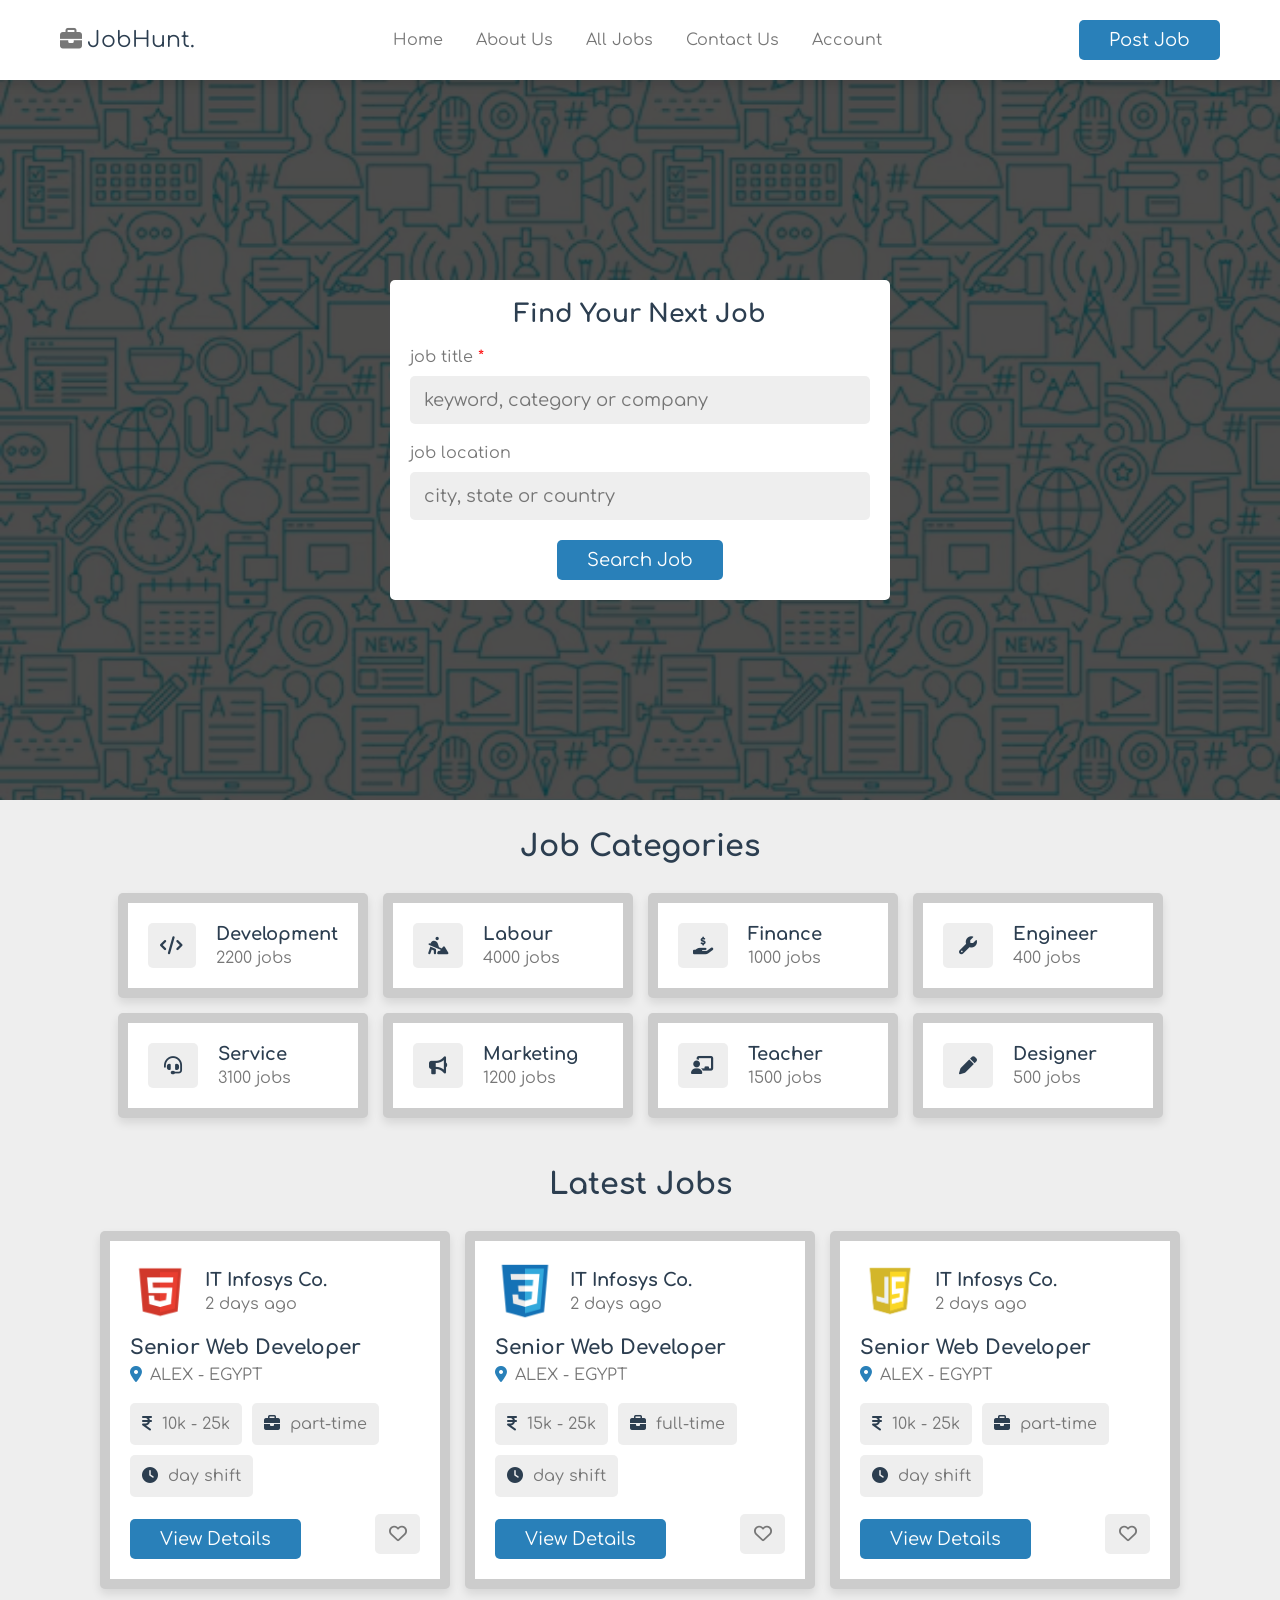
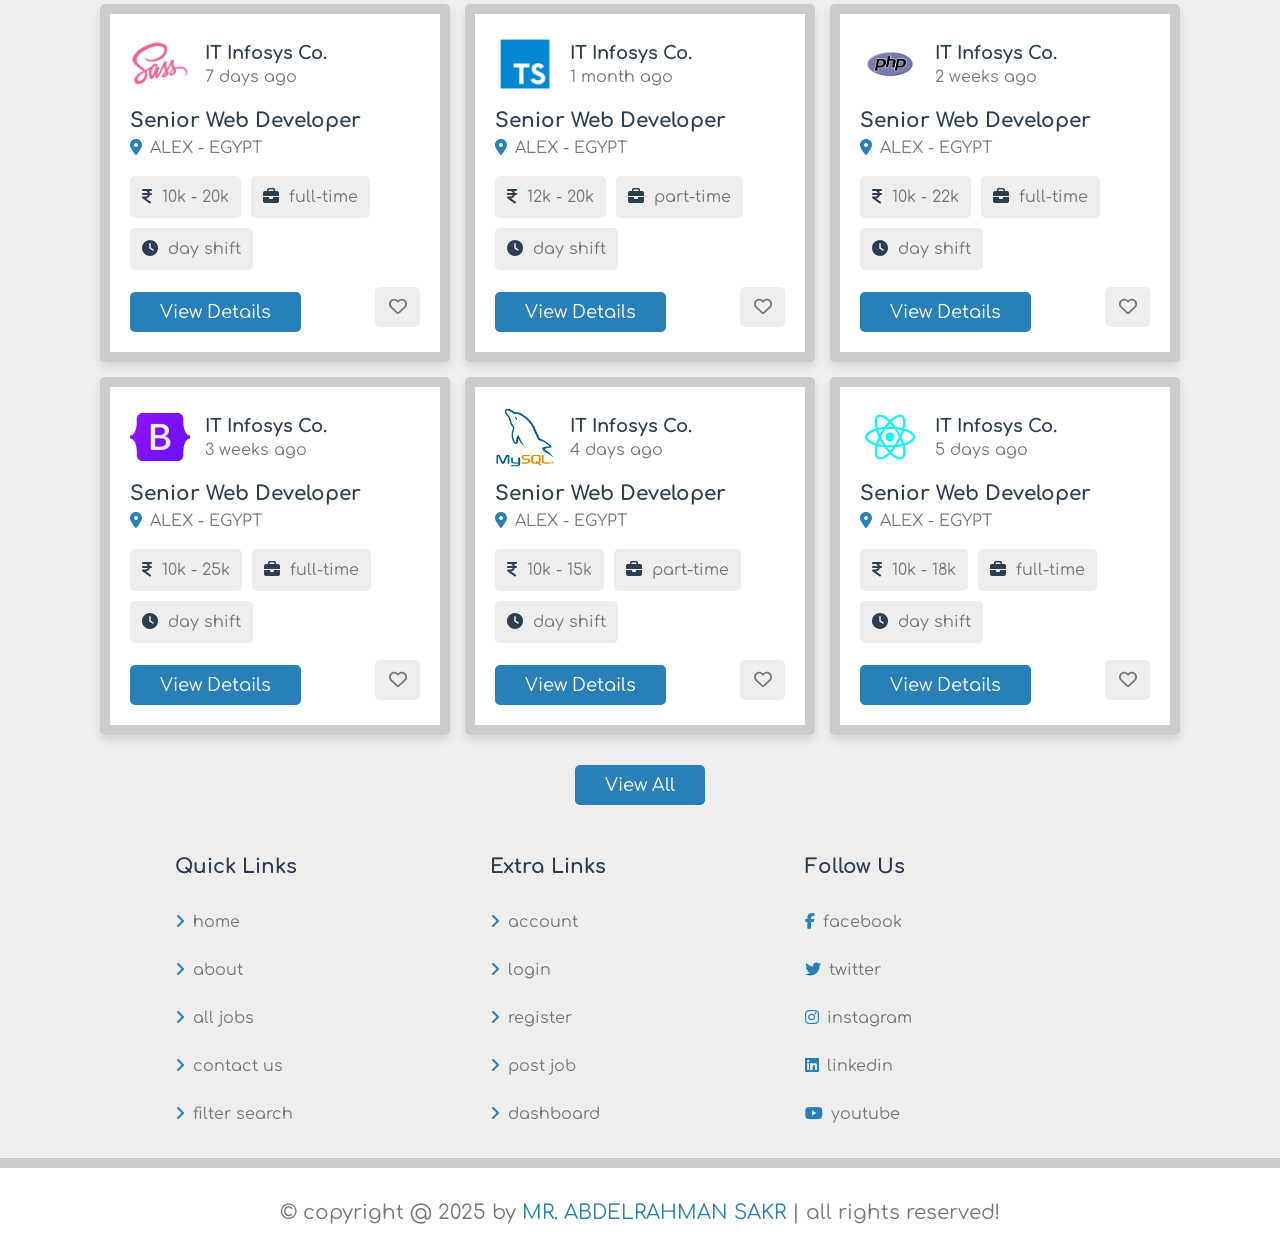
==== index.html @ d729fa75 "Add files via upload" ====
<!DOCTYPE html>
<html lang="en">
  <head>
    <meta charset="UTF-8" />
    <meta http-equiv="X-UA-Compatible" content="IE=edge" />
    <meta name="viewport" content="width=device-width, initial-scale=1.0" />
    <title>Home</title>
    <!-- CUSTOM CSS FILE LINK -->
    <link rel="stylesheet" href="style.css" />
    <link
      rel="stylesheet"
      href="https://cdnjs.cloudflare.com/ajax/libs/font-awesome/6.4.0/css/all.min.css"
    />
  </head>
  <body>
    <!-- HEADER SECTION START -->
    <header class="header">
      <section class="flex">
        <div id="menu-btn" class="fas fa-bars-staggered"></div>
        <a href="home.html" class="logo"
          ><i class="fas fa-briefcase"></i>JobHunt.</a
        >
        <nav class="navbar">
          <a href="home.html">home</a>
          <a href="about.html">about us</a>
          <a href="jobs.html">all jobs</a>
          <a href="contact.html">contact us</a>
          <a href="login.html">account</a>
        </nav>
        <a href="#" class="btn" style="margin-top: 0">post job</a>
      </section>
    </header>
    <!-- HEADER SECTION END -->

    <!-- HOME SECTION START -->
    <div class="home-container">
      <section class="home">
        <form action="" method="post">
          <h3>find your next job</h3>
          <p>job title <span>*</span></p>
          <input
            type="text"
            name="title"
            placeholder="keyword, category or company"
            required
            maxlength="20"
            class="input"
          />
          <p>job location</p>
          <input
            type="text"
            name="location"
            placeholder="city, state or country"
            required
            maxlength="50"
            class="input"
          />
          <input type="submit" value="search job" name="search" class="btn" />
        </form>
      </section>
    </div>
    <!-- HOME SECTION END  -->

    <!-- CATEGORY SECTION START -->
    <section class="category">
      <h1 class="heading">job categories</h1>
      <div class="box-container">
        <a href="#" class="box">
          <i class="fas fa-code"></i>
          <div>
            <h3>development</h3>
            <span>2200 jobs</span>
          </div>
        </a>

        <a href="#" class="box">
          <i class="fas fa-person-digging"></i>
          <div>
            <h3>labour</h3>
            <span>4000 jobs</span>
          </div>
        </a>

        <a href="#" class="box">
          <i class="fas fa-hand-holding-dollar"></i>
          <div>
            <h3>finance</h3>
            <span>1000 jobs</span>
          </div>
        </a>

        <a href="#" class="box">
          <i class="fas fa-wrench"></i>
          <div>
            <h3>engineer</h3>
            <span>400 jobs</span>
          </div>
        </a>

        <a href="#" class="box">
          <i class="fas fa-headset"></i>
          <div>
            <h3>service</h3>
            <span>3100 jobs</span>
          </div>
        </a>

        <a href="#" class="box">
          <i class="fas fa-bullhorn"></i>
          <div>
            <h3>marketing</h3>
            <span>1200 jobs</span>
          </div>
        </a>

        <a href="#" class="box">
          <i class="fas fa-chalkboard-user"></i>
          <div>
            <h3>teacher</h3>
            <span>1500 jobs</span>
          </div>
        </a>

        <a href="#" class="box">
          <i class="fas fa-pen"></i>
          <div>
            <h3>designer</h3>
            <span>500 jobs</span>
          </div>
        </a>
      </div>
    </section>
    <!-- CATEGORY SECTION END -->

    <!-- JOB SECTION START -->
    <section class="jobs-container">
      <h1 class="heading">latest jobs</h1>
      <div class="box-container">
        <div class="box">
          <div class="company">
            <img src="images/icon-1.png" />
            <div>
              <h3>IT infosys co.</h3>
              <span>2 days ago</span>
            </div>
          </div>
          <h3 class="job-title">senior web developer</h3>
          <p class="location">
            <i class="fas fa-map-marker-alt"></i> <span>ALEX - EGYPT</span>
          </p>
          <div class="tags">
            <p>
              <i class="fas fa-indian-rupee-sign"></i> <span>10k - 25k</span>
            </p>
            <p><i class="fas fa-briefcase"></i> <span>part-time</span></p>
            <p><i class="fas fa-clock"></i> <span>day shift</span></p>
          </div>
          <div class="flex-btn">
            <a href="view-job.html" class="btn">view details</a>
            <button type="submit" class="far fa-heart" name="save"></button>
          </div>
        </div>

        <div class="box">
          <div class="company">
            <img src="images/icon-2.png" />
            <div>
              <h3>IT infosys co.</h3>
              <span>2 days ago</span>
            </div>
          </div>
          <h3 class="job-title">senior web developer</h3>
          <p class="location">
            <i class="fas fa-map-marker-alt"></i> <span>ALEX - EGYPT</span>
          </p>
          <div class="tags">
            <p>
              <i class="fas fa-indian-rupee-sign"></i> <span>15k - 25k</span>
            </p>
            <p><i class="fas fa-briefcase"></i> <span>full-time</span></p>
            <p><i class="fas fa-clock"></i> <span>day shift</span></p>
          </div>
          <div class="flex-btn">
            <a href="view-job.html" class="btn">view details</a>
            <button type="submit" class="far fa-heart" name="save"></button>
          </div>
        </div>

        <div class="box">
          <div class="company">
            <img src="images/icon-3.png" />
            <div>
              <h3>IT infosys co.</h3>
              <span>2 days ago</span>
            </div>
          </div>
          <h3 class="job-title">senior web developer</h3>
          <p class="location">
            <i class="fas fa-map-marker-alt"></i> <span>ALEX - EGYPT</span>
          </p>
          <div class="tags">
            <p>
              <i class="fas fa-indian-rupee-sign"></i> <span>10k - 25k</span>
            </p>
            <p><i class="fas fa-briefcase"></i> <span>part-time</span></p>
            <p><i class="fas fa-clock"></i> <span>day shift</span></p>
          </div>
          <div class="flex-btn">
            <a href="view-job.html" class="btn">view details</a>
            <button type="submit" class="far fa-heart" name="save"></button>
          </div>
        </div>

        <div class="box">
          <div class="company">
            <img src="images/icon-4.png" />
            <div>
              <h3>IT infosys co.</h3>
              <span>7 days ago</span>
            </div>
          </div>
          <h3 class="job-title">senior web developer</h3>
          <p class="location">
            <i class="fas fa-map-marker-alt"></i> <span>ALEX - EGYPT</span>
          </p>
          <div class="tags">
            <p>
              <i class="fas fa-indian-rupee-sign"></i> <span>10k - 20k</span>
            </p>
            <p><i class="fas fa-briefcase"></i> <span>full-time</span></p>
            <p><i class="fas fa-clock"></i> <span>day shift</span></p>
          </div>
          <div class="flex-btn">
            <a href="view-job.html" class="btn">view details</a>
            <button type="submit" class="far fa-heart" name="save"></button>
          </div>
        </div>

        <div class="box">
          <div class="company">
            <img src="images/icon-5.png" />
            <div>
              <h3>IT infosys co.</h3>
              <span>1 month ago</span>
            </div>
          </div>
          <h3 class="job-title">senior web developer</h3>
          <p class="location">
            <i class="fas fa-map-marker-alt"></i> <span>ALEX - EGYPT</span>
          </p>
          <div class="tags">
            <p>
              <i class="fas fa-indian-rupee-sign"></i> <span>12k - 20k</span>
            </p>
            <p><i class="fas fa-briefcase"></i> <span>part-time</span></p>
            <p><i class="fas fa-clock"></i> <span>day shift</span></p>
          </div>
          <div class="flex-btn">
            <a href="view-job.html" class="btn">view details</a>
            <button type="submit" class="far fa-heart" name="save"></button>
          </div>
        </div>

        <div class="box">
          <div class="company">
            <img src="images/icon-6.png" />
            <div>
              <h3>IT infosys co.</h3>
              <span>2 weeks ago</span>
            </div>
          </div>
          <h3 class="job-title">senior web developer</h3>
          <p class="location">
            <i class="fas fa-map-marker-alt"></i> <span>ALEX - EGYPT</span>
          </p>
          <div class="tags">
            <p>
              <i class="fas fa-indian-rupee-sign"></i> <span>10k - 22k</span>
            </p>
            <p><i class="fas fa-briefcase"></i> <span>full-time</span></p>
            <p><i class="fas fa-clock"></i> <span>day shift</span></p>
          </div>
          <div class="flex-btn">
            <a href="view-job.html" class="btn">view details</a>
            <button type="submit" class="far fa-heart" name="save"></button>
          </div>
        </div>

        <div class="box">
          <div class="company">
            <img src="images/icon-7.png" />
            <div>
              <h3>IT infosys co.</h3>
              <span>3 weeks ago</span>
            </div>
          </div>
          <h3 class="job-title">senior web developer</h3>
          <p class="location">
            <i class="fas fa-map-marker-alt"></i> <span>ALEX - EGYPT</span>
          </p>
          <div class="tags">
            <p>
              <i class="fas fa-indian-rupee-sign"></i> <span>10k - 25k</span>
            </p>
            <p><i class="fas fa-briefcase"></i> <span>full-time</span></p>
            <p><i class="fas fa-clock"></i> <span>day shift</span></p>
          </div>
          <div class="flex-btn">
            <a href="view-job.html" class="btn">view details</a>
            <button type="submit" class="far fa-heart" name="save"></button>
          </div>
        </div>

        <div class="box">
          <div class="company">
            <img src="images/icon-8.png" />
            <div>
              <h3>IT infosys co.</h3>
              <span>4 days ago</span>
            </div>
          </div>
          <h3 class="job-title">senior web developer</h3>
          <p class="location">
            <i class="fas fa-map-marker-alt"></i> <span>ALEX - EGYPT</span>
          </p>
          <div class="tags">
            <p>
              <i class="fas fa-indian-rupee-sign"></i> <span>10k - 15k</span>
            </p>
            <p><i class="fas fa-briefcase"></i> <span>part-time</span></p>
            <p><i class="fas fa-clock"></i> <span>day shift</span></p>
          </div>
          <div class="flex-btn">
            <a href="view-job.html" class="btn">view details</a>
            <button type="submit" class="far fa-heart" name="save"></button>
          </div>
        </div>

        <div class="box">
          <div class="company">
            <img src="images/icon-9.jpg" />
            <div>
              <h3>IT infosys co.</h3>
              <span>5 days ago</span>
            </div>
          </div>
          <h3 class="job-title">senior web developer</h3>
          <p class="location">
            <i class="fas fa-map-marker-alt"></i> <span>ALEX - EGYPT</span>
          </p>
          <div class="tags">
            <p>
              <i class="fas fa-indian-rupee-sign"></i> <span>10k - 18k</span>
            </p>
            <p><i class="fas fa-briefcase"></i> <span>full-time</span></p>
            <p><i class="fas fa-clock"></i> <span>day shift</span></p>
          </div>
          <div class="flex-btn">
            <a href="view-job.html" class="btn">view details</a>
            <button type="submit" class="far fa-heart" name="save"></button>
          </div>
        </div>
      </div>
      <div style="text-align: center; margin-top: 2rem">
        <a href="jobs.html" class="btn">view all</a>
      </div>
    </section>
    <!-- JOB SECTION END -->

    <!-- FOOTER SECTION START -->
    <footer class="footer">
      <section class="grid">
        <div class="box">
          <h3>quick links</h3>
          <a href="home.html"><i class="fas fa-angle-right"></i>home</a>
          <a href="about.html"><i class="fas fa-angle-right"></i>about</a>
          <a href="jobs.html"><i class="fas fa-angle-right"></i>all jobs</a>
          <a href="contact.html"
            ><i class="fas fa-angle-right"></i>contact us</a
          >
          <a href="#"><i class="fas fa-angle-right"></i>filter search</a>
        </div>

        <div class="box">
          <h3>extra links</h3>
          <a href="#"><i class="fas fa-angle-right"></i>account</a>
          <a href="login.html"><i class="fas fa-angle-right"></i>login</a>
          <a href="register.html"><i class="fas fa-angle-right"></i>register</a>
          <a href="#"><i class="fas fa-angle-right"></i>post job</a>
          <a href="#"><i class="fas fa-angle-right"></i>dashboard</a>
        </div>

        <div class="box">
          <h3>follow us</h3>
          <a href="https://www.facebook.com/abdelrahman.sakr.276667"><i class="fab fa-facebook-f"></i>facebook</a>
          <a href="https://x.com/abdelra72623505"><i class="fab fa-twitter"></i>twitter</a>
          <a href="https://www.instagram.com/sakr69500/"><i class="fab fa-instagram"></i>instagram</a>
          <a href="https://www.linkedin.com/in/abdelrahman-sakr-9340b4318/"><i class="fab fa-linkedin"></i>linkedin</a>
          <a href="https://www.youtube.com/@abdelrahmansakr-d4x"><i class="fab fa-youtube"></i>youtube</a>
        </div>
      </section>
      <div class="credit">
        &copy; copyright @ 2025 by <span>MR. ABDELRAHMAN SAKR </span> | all
        rights reserved!
      </div>
    </footer>
    <!-- FOOTER SECTION END -->

    <!-- CUSTOM JS FILE LINK -->
    <script src="script.js"></script>
  </body>
</html>
---- style.css ----
/* FONT AWESOME CDN LINL */
@import url("https://cdnjs.cloudflare.com/ajax/libs/font-awesome/6.3.0/css/all.min.css");
/* GOOGLE FONTS CDN LINL */
@import url("https://fonts.googleapis.com/css2?family=Comfortaa:wght@300;400;500;600;700&display=swap");
:root {
  --main-color: #2980b9;
  --red: red;
  --light-color: #777;
  --light-bg: #eee;
  --black: #2c3e50;
  --white: #fff;
  --box-shadow: 0 0.5rem 1rem rgba(0, 0, 0, 0.1);
  --border: 1rem solid rgba(0, 0, 0, 0.2);
}
* {
  font-family: "Comfortaa", cursive;
  margin: 0;
  padding: 0;
  box-sizing: border-box;
  text-decoration: none;
  outline: none;
  border: none;
}
*::selection {
  background-color: var(--main-color);
  color: var(--white);
}
::-webkit-scrollbar {
  width: 1rem;
  height: 0.5rem;
}
::-webkit-scrollbar-track {
  background-color: transparent;
}
::-webkit-scrollbar-thumb {
  background-color: var(--main-color);
}
html {
  font-size: 62.5%;
  overflow-x: hidden;
  scroll-padding-top: 7rem;
  scroll-behavior: smooth;
}
body {
  background-color: var(--light-bg);
}
section {
  padding: 2rem;
  margin: 0 auto;
  max-width: 1200px;
}
.heading {
  text-align: center;
  margin-bottom: 2rem;
  font-size: 3rem;
  color: var(--black);
  text-transform: capitalize;
  padding: 1rem 0;
}
.section-title {
  border-top: 1rem solid var(--main-color);
  border-bottom: 1rem solid var(--main-color);
  background-color: var(--black);
  color: var(--white);
  text-align: center;
  padding: 6rem 2rem;
  font-size: 6rem;
  text-transform: capitalize;
}
.btn {
  display: inline-block;
  margin-top: 1rem;
  padding: 1rem 3rem;
  cursor: pointer;
  font-size: 1.8rem;
  color: var(--white);
  background-color: var(--main-color);
  border-radius: 0.5rem;
  text-transform: capitalize;
  text-align: center;
}
.btn:hover {
  background-color: var(--black);
}
.flex-btn {
  display: flex;
  align-items: center;
  justify-content: space-between;
  column-gap: 1rem;
  flex-wrap: wrap;
}
.header {
  position: sticky;
  top: 0;
  left: 0;
  right: 0;
  background-color: var(--white);
  box-shadow: var(--box-shadow);
  z-index: 1000;
}
.header .flex {
  position: relative;
  display: flex;
  align-items: center;
  justify-content: space-between;
}
#menu-btn {
  font-size: 2.7rem;
  color: var(--black);
  cursor: pointer;
  display: none;
}
.header .flex .logo {
  font-size: 2.2rem;
  color: var(--black);
}
.header .flex .logo i {
  margin-right: 0.5rem;
  color: var(--light-color);
}
.header .flex .navbar a {
  display: inline-block;
  padding: 1rem 1.5rem;
  font-size: 1.6rem;
  color: var(--light-color);
  border-radius: 0.5rem;
  text-transform: capitalize;
}
.header .flex .navbar a:hover {
  background-color: var(--main-color);
  color: var(--white);
}
.home-container {
  background: url(images/home-bg.jpg), rgba(0, 0, 0, 0.7) no-repeat;
  background-size: cover;
  background-position: center;
  background-attachment: fixed;
  background-blend-mode: color;
}
.home-container .home {
  min-height: 80vh;
  display: flex;
  align-items: center;
  justify-content: center;
}
.home-container .home form {
  background-color: var(--white);
  width: 50rem;
  border-radius: 0.5rem;
  padding: 2rem;
  text-align: center;
}
.home-container .home form h3 {
  font-size: 2.5rem;
  color: var(--black);
  margin-bottom: 1rem;
  text-transform: capitalize;
}
.home-container .home form p {
  text-align: left;
  font-size: 1.6rem;
  color: var(--light-color);
  padding-top: 1rem;
}
.home-container .home form p span {
  color: var(--red);
}
.home-container .home form .input {
  width: 100%;
  border-radius: 0.5rem;
  margin: 1rem 0;
  background-color: var(--light-bg);
  padding: 1.4rem;
  font-size: 1.8rem;
  color: var(--black);
}
.category .box-container {
  display: grid;
  grid-template-columns: repeat(auto-fit, 25rem);
  justify-content: center;
  align-items: flex-start;
  gap: 1.5rem;
}
.category .box-container .box {
  border-radius: 0.5rem;
  box-shadow: var(--box-shadow);
  border: var(--border);
  padding: 2rem;
  background: var(--white);
  display: flex;
  align-items: center;
  gap: 2rem;
}
.category .box-container .box i {
  height: 4.5rem;
  width: 5rem;
  line-height: 4.5rem;
  font-size: 1.8rem;
  color: var(--black);
  border-radius: 0.5rem;
  background-color: var(--light-bg);
  text-align: center;
}
.category .box-container .box h3 {
  font-size: 1.8rem;
  text-transform: capitalize;
  color: var(--black);
  padding-bottom: 0.5rem;
}
.category .box-container .box span {
  color: var(--light-color);
  font-size: 1.6rem;
}
.category .box-container .box:hover {
  background-color: var(--black);
}
.category .box-container .box:hover h3 {
  color: var(--white);
}
.category .box-container .box:hover span {
  color: var(--white);
}
.category .box-container .box:hover i {
  background-color: var(--white);
}
.jobs-container .box-container {
  display: grid;
  grid-template-columns: repeat(auto-fit, 35rem);
  gap: 1.5rem;
  align-items: flex-start;
  justify-content: center;
}
.jobs-container .box-container .box {
  background-color: var(--white);
  border-radius: 0.5rem;
  border: var(--border);
  padding: 2rem;
  box-shadow: var(--box-shadow);
  overflow-x: hidden;
}
.jobs-container .box-container .box .company {
  display: flex;
  align-items: center;
  gap: 1.5rem;
  margin-bottom: 1.5rem;
}
.jobs-container .box-container .box .company img {
  height: 6rem;
  width: 6rem;
  object-fit: contain;
}
.jobs-container .box-container .box .company h3 {
  font-size: 1.8rem;
  color: var(--black);
  text-overflow: ellipsis;
  overflow-x: hidden;
  text-transform: capitalize;
  padding-bottom: 0.5rem;
}
.jobs-container .box-container .box .company span {
  color: var(--light-color);
  font-size: 1.6rem;
}
.jobs-container .box-container .box .job-title {
  font-size: 2rem;
  color: var(--black);
  text-transform: capitalize;
  overflow-x: hidden;
  text-overflow: ellipsis;
}
.jobs-container .box-container .box .location {
  padding: 0.7rem 0;
  font-size: 1.6rem;
  color: var(--light-color);
}
.jobs-container .box-container .box .location i {
  margin-right: 0.3rem;
  color: var(--main-color);
}
.jobs-container .box-container .box .tags {
  display: flex;
  flex-wrap: wrap;
  gap: 1rem;
  margin: 1.2rem 0;
}
.jobs-container .box-container .box .tags p {
  padding: 1.2rem;
  border-radius: 0.5rem;
  background-color: var(--light-bg);
  font-size: 1.6rem;
  color: var(--light-color);
}
.jobs-container .box-container .box .tags p i {
  margin-right: 0.5rem;
  color: var(--black);
}
.jobs-container .box-container .box .fa-heart {
  background-color: var(--light-bg);
  border-radius: 0.5rem;
  color: var(--light-color);
  font-size: 1.8rem;
  cursor: pointer;
  height: 4rem;
  width: 4.5rem;
  line-height: 4rem;
}
.jobs-container .box-container .box .fa-heart:hover {
  background-color: var(--black);
  color: var(--white);
}
.about img {
  width: 100%;
  margin-bottom: 1.5rem;
}
.about .box {
  background-color: var(--white);
  border-radius: 0.5rem;
  border: var(--border);
  padding: 2rem;
  box-shadow: var(--box-shadow);
}
.about .box h3 {
  font-size: 2.5rem;
  color: var(--black);
  margin-bottom: 1rem;
  text-transform: capitalize;
}
.about .box p {
  padding: 1rem 0;
  line-height: 1.8;
  color: var(--light-color);
  font-size: 1.6rem;
}
.reviews .box-container {
  display: grid;
  grid-template-columns: repeat(auto-fit, 35rem);
  gap: 1.5rem;
  align-items: flex-start;
  justify-content: center;
}
.reviews .box-container .box {
  background-color: var(--white);
  box-shadow: var(--box-shadow);
  border: var(--border);
  border-radius: 0.5rem;
  padding: 2rem;
}
.reviews .box-container .box .stars {
  margin-bottom: 1.5rem;
}
.reviews .box-container .box .stars i {
  color: var(--main-color);
  font-size: 1.8rem;
}
.reviews .box-container .box .title {
  text-transform: capitalize;
  font-size: 2rem;
  color: var(--black);
  text-align: right;
}
.reviews .box-container .box p {
  text-align: right;
  font-size: 1.6rem;
  color: var(--light-color);
  padding: 1rem 0;
  line-height: 1.8;
}
.reviews .box-container .box .user {
  display: flex;
  gap: 1.5rem;
  margin-top: 1rem;
  align-items: center;
}
.reviews .box-container .box .user img {
  height: 6rem;
  width: 6rem;
  border-radius: 50%;
  object-fit: cover;
}
.reviews .box-container .box .user h3 {
  font-size: 2rem;
  color: var(--black);
  margin-bottom: 0.5rem;
  text-transform: capitalize;
}
.reviews .box-container .box .user span {
  color: var(--light-color);
  font-size: 1.6rem;
}
.job-filter form {
  background-color: var(--white);
  box-shadow: var(--box-shadow);
  border: var(--border);
  border-radius: 0.5rem;
  padding: 2rem;
}
.job-filter form .flex {
  display: flex;
  flex-wrap: wrap;
  column-gap: 1rem;
}
.job-filter form .flex .box {
  flex: 1 1 40rem;
}
.job-filter form .flex .box p {
  font-size: 1.6rem;
  color: var(--light-color);
}
.job-filter form .flex .box p span {
  color: var(--red);
}
.job-filter form .flex .box .input {
  width: 100%;
  border-radius: 0.5rem;
  padding: 1.4rem;
  color: var(--black);
  margin: 1rem 0;
  background-color: var(--light-bg);
  font-size: 1.8rem;
}
.job-filter form .dropdown-container {
  margin-top: 1rem;
  display: flex;
  flex-wrap: wrap;
  gap: 1rem;
}
.job-filter form .dropdown-container .dropdown {
  flex: 1 1 20rem;
  position: relative;
}
.job-filter form .dropdown-container .dropdown .output {
  width: 100%;
  background: var(--light-bg);
  border-radius: 0.5rem;
  padding: 1.4rem;
  font-size: 1.8rem;
  color: var(--black);
  text-align: center;
  user-select: none;
  cursor: pointer;
}
.job-filter form .dropdown-container .dropdown .output:placeholder-shown {
  text-transform: capitalize;
}
.job-filter form .dropdown-container .dropdown .lists {
  position: absolute;
  top: 100%;
  left: 0;
  right: 0;
  background-color: var(--white);
  padding: 1rem;
  border-radius: 0.5rem;
  background-color: var(--white);
  border: var(--border);
  box-shadow: var(--box-shadow);
  z-index: 10;
  transform: scaleY(0);
  transform-origin: top;
}
.job-filter form .dropdown-container .dropdown .lists .items {
  padding: 1.2rem 1.4rem;
  border-radius: 0.5rem;
  font-size: 1.8rem;
  color: var(--black);
  cursor: pointer;
}
.job-filter form .dropdown-container .dropdown .lists .items:hover {
  background-color: var(--light-bg);
}
.job-filter form .dropdown-container .dropdown .lists:hover,
.job-filter form .dropdown-container .dropdown:hover .lists,
.job-filter form .dropdown-container .dropdown .output:focus + .lists,
.job-filter form .dropdown-container .dropdown .output:focus-within + .lists {
  transform: scaleY(1);
  transition: 0.2s linear;
}
.job-details .details {
  background-color: var(--white);
  border-radius: 0.5rem;
  border: var(--border);
  padding: 2rem;
  box-shadow: var(--box-shadow);
  overflow-x: hidden;
}
.job-details .details h3 {
  margin-bottom: 1rem;
  font-size: 2rem;
  color: var(--black);
  text-transform: capitalize;
  overflow-x: hidden;
  text-overflow: ellipsis;
}
.job-details .details .job-info a {
  display: block;
  font-size: 1.6rem;
  color: var(--main-color);
  margin: 0.5rem 0;
}
.job-details .details .job-info a:hover {
  text-decoration: underline;
}
.job-details .details .job-info p {
  padding: 1rem 0;
  font-size: 1.6rem;
  color: var(--light-color);
}
.job-details .details .basic-details {
  background-color: var(--light-bg);
  margin: 1.5rem 0;
  border-radius: 0.5rem;
  padding: 2rem;
  padding-bottom: 0;
}
.job-details .details .basic-details p {
  color: var(--light-color);
  padding-bottom: 2rem;
  font-size: 1.6rem;
}
.job-details .details ul {
  margin: 1rem 0;
}
.job-details .details ul li {
  padding: 1rem 0;
  font-size: 1.6rem;
  color: var(--light-color);
  margin-left: 3rem;
}
.job-details .details .description {
  margin-top: 1.5rem;
}
.job-details .details .description p {
  font-size: 1.6rem;
  color: var(--light-color);
  line-height: 1.8;
  padding: 0.5rem 0;
}
.job-details .details .save {
  background-color: var(--light-bg);
  border-radius: 0.5rem;
  padding: 1rem 1.5rem;
  cursor: pointer;
  font-size: 1.8rem;
  margin-top: 1rem;
}
.job-details .details .save:hover {
  background-color: var(--black);
}
.job-details .details .save i {
  margin-right: 0.5rem;
  color: var(--black);
}
.job-details .details .save span {
  color: var(--light-color);
}
.job-details .details .save:hover i {
  color: var(--white);
}
.job-details .details .save:hover span {
  color: var(--white);
}
.view-company .details {
  background-color: var(--white);
  box-shadow: var(--box-shadow);
  border: var(--border);
  border-radius: 0.5rem;
  background-color: var(--white);
  padding: 2rem;
}
.view-company .details .info {
  max-width: 30rem;
  margin: 0 auto;
  border-radius: 0.5rem;
  background-color: var(--light-bg);
  padding: 3rem 2rem;
  text-align: center;
}
.view-company .details .info img {
  height: 10rem;
  width: 10rem;
  object-fit: contain;
  margin-bottom: 1rem;
}
.view-company .details .info h3 {
  padding: 1.5rem 0;
  font-size: 2rem;
  color: var(--black);
}
.view-company .details .info p {
  font-size: 1.6rem;
  color: var(--light-color);
}
.view-company .details .description {
  margin-top: 2rem;
}
.view-company .details .description h3 {
  font-size: 2.5rem;
  color: var(--black);
  padding: 1rem 0;
  text-transform: capitalize;
}
.view-company .details .description p {
  padding: 0.5rem 0;
  font-size: 1.6rem;
  color: var(--light-color);
  line-height: 1.8;
}
.view-company .details ul li {
  margin-left: 3rem;
  font-size: 1.6rem;
  color: var(--light-color);
  padding-top: 1.5rem;
}
.contact .box-container {
  display: flex;
  grid-template-columns: repeat(auto-fit, 35rem);
  gap: 1.5rem;
  align-items: flex-start;
  justify-content: center;
}
.contact .box-container .box {
  background-color: var(--white);
  border: var(--border);
  border-radius: 0.5rem;
  box-shadow: var(--box-shadow);
  padding: 3rem 2rem;
  text-align: center;
}
.contact .box-container .box i {
  height: 4.5rem;
  width: 5rem;
  line-height: 4.5rem;
  font-size: 2rem;
  color: var(--white);
  background-color: var(--black);
  border-radius: 0.5rem;
  margin-bottom: 2rem;
}
.contact .box-container .box a {
  display: block;
  padding-top: 0.5rem;
  font-size: 1.6rem;
  color: var(--light-color);
  line-height: 1.5;
}
.contact form {
  margin-top: 2rem;
  background-color: var(--white);
  border: var(--border);
  border-radius: 0.5rem;
  box-shadow: var(--box-shadow);
  padding: 2rem;
  text-align: center;
}
.contact form h3 {
  font-size: 2.5rem;
  color: var(--black);
  text-transform: capitalize;
  margin-bottom: 1rem;
}
.contact form .flex {
  display: flex;
  flex-wrap: wrap;
  column-gap: 1rem;
}
.contact form .flex .box {
  flex: 1 1 40rem;
}
.contact form .input {
  width: 100%;
  border-radius: 0.5rem;
  padding: 1.4rem;
  color: var(--black);
  font-size: 1.8rem;
  background-color: var(--light-bg);
  margin: 1rem 0;
}
.contact form p {
  text-align: left;
  font-size: 1.6rem;
  padding-top: 1rem;
  color: var(--light-color);
}
.contact form p span {
  color: var(--red);
}
.account-form-container {
  background: url(images/account-bg.jpg), rgba(0, 0, 0, 0.7) no-repeat;
  background-size: cover;
  background-position: center;
  background-attachment: fixed;
  background-blend-mode: color;
}
.account-form-container .account-form {
  min-height: 80vh;
  display: flex;
  align-items: center;
  justify-content: center;
}
.account-form-container .account-form form {
  background-color: var(--white);
  border-radius: 0.5rem;
  padding: 3rem 2rem;
  width: 50rem;
  text-align: center;
}
.account-form-container .account-form form h3 {
  font-size: 2.5rem;
  color: var(--black);
  text-transform: capitalize;
  margin-bottom: 1rem;
}
.account-form-container .account-form form .input {
  width: 100%;
  margin: 1rem 0;
  font-size: 1.8rem;
  padding: 1.4rem;
  background-color: var(--light-bg);
  border-radius: 0.5rem;
}
.account-form-container .account-form form p {
  padding: 1rem 0;
  font-size: 1.6rem;
  color: var(--light-color);
}
.account-form-container .account-form form p a {
  color: var(--main-color);
}
.account-form-container .account-form form p a:hover {
  color: var(--black);
  text-decoration: underline;
}

.footer .grid {
  display: grid;
  grid-template-columns: repeat(auto-fit, 30rem);
  gap: 1.5rem;
  justify-content: center;
  align-items: flex-start;
}
.footer .grid .box h3 {
  font-size: 2rem;
  color: var(--black);
  margin: 1rem 0;
  padding-bottom: 1rem;
  text-transform: capitalize;
}
.footer .grid .box a {
  display: block;
  padding: 1.5rem 0;
  font-size: 1.6rem;
  color: var(--light-color);
}
.footer .grid .box a i {
  color: var(--main-color);
  margin-right: 0.8rem;
  transition: 0.2s linear;
}
.footer .grid .box a:hover i {
  margin-right: 2rem;
}
.footer .credit {
  text-align: center;
  padding: 3rem 2rem;
  border-top: var(--border);
  background-color: var(--white);
  font-size: 2rem;
  color: var(--light-color);
  line-height: 1.5;
}
.footer .credit span {
  color: var(--main-color);
  text-transform: capitalize;
}

/* MEDIA QUERIES */
@media (max-width: 991px) {
  html {
    font-size: 55%;
  }
  .section-title {
    font-size: 5rem;
  }
}

@media (max-width: 768px) {
  #menu-btn {
    display: inline-block;
  }
  .header .flex .navbar {
    position: absolute;
    top: 99%;
    left: 0;
    right: 0;
    border-top: var(--border);
    background-color: var(--white);
    padding: 1rem 0.5rem;
    clip-path: polygon(0 0, 100% 0, 100% 0, 0 0);
    transition: 0.2s linear;
  }
  .header .flex .navbar.active {
    clip-path: polygon(0 0, 100% 0, 100% 100%, 0 100%);
  }
  .header .flex .navbar a {
    display: block;
    padding: 1.5rem 2rem;
  }
  .category .box-container {
    grid-template-columns: repeat(auto-fit, 16.5rem);
  }
  .category .box-container .box {
    flex-flow: column;
    text-align: center;
  }
  .section-title {
    font-size: 4rem;
    padding: 4rem 2rem;
  }
}

@media (max-width: 450px) {
  html {
    font-size: 50%;
  }
  .section-title {
    font-size: 3.5rem;
  }
}
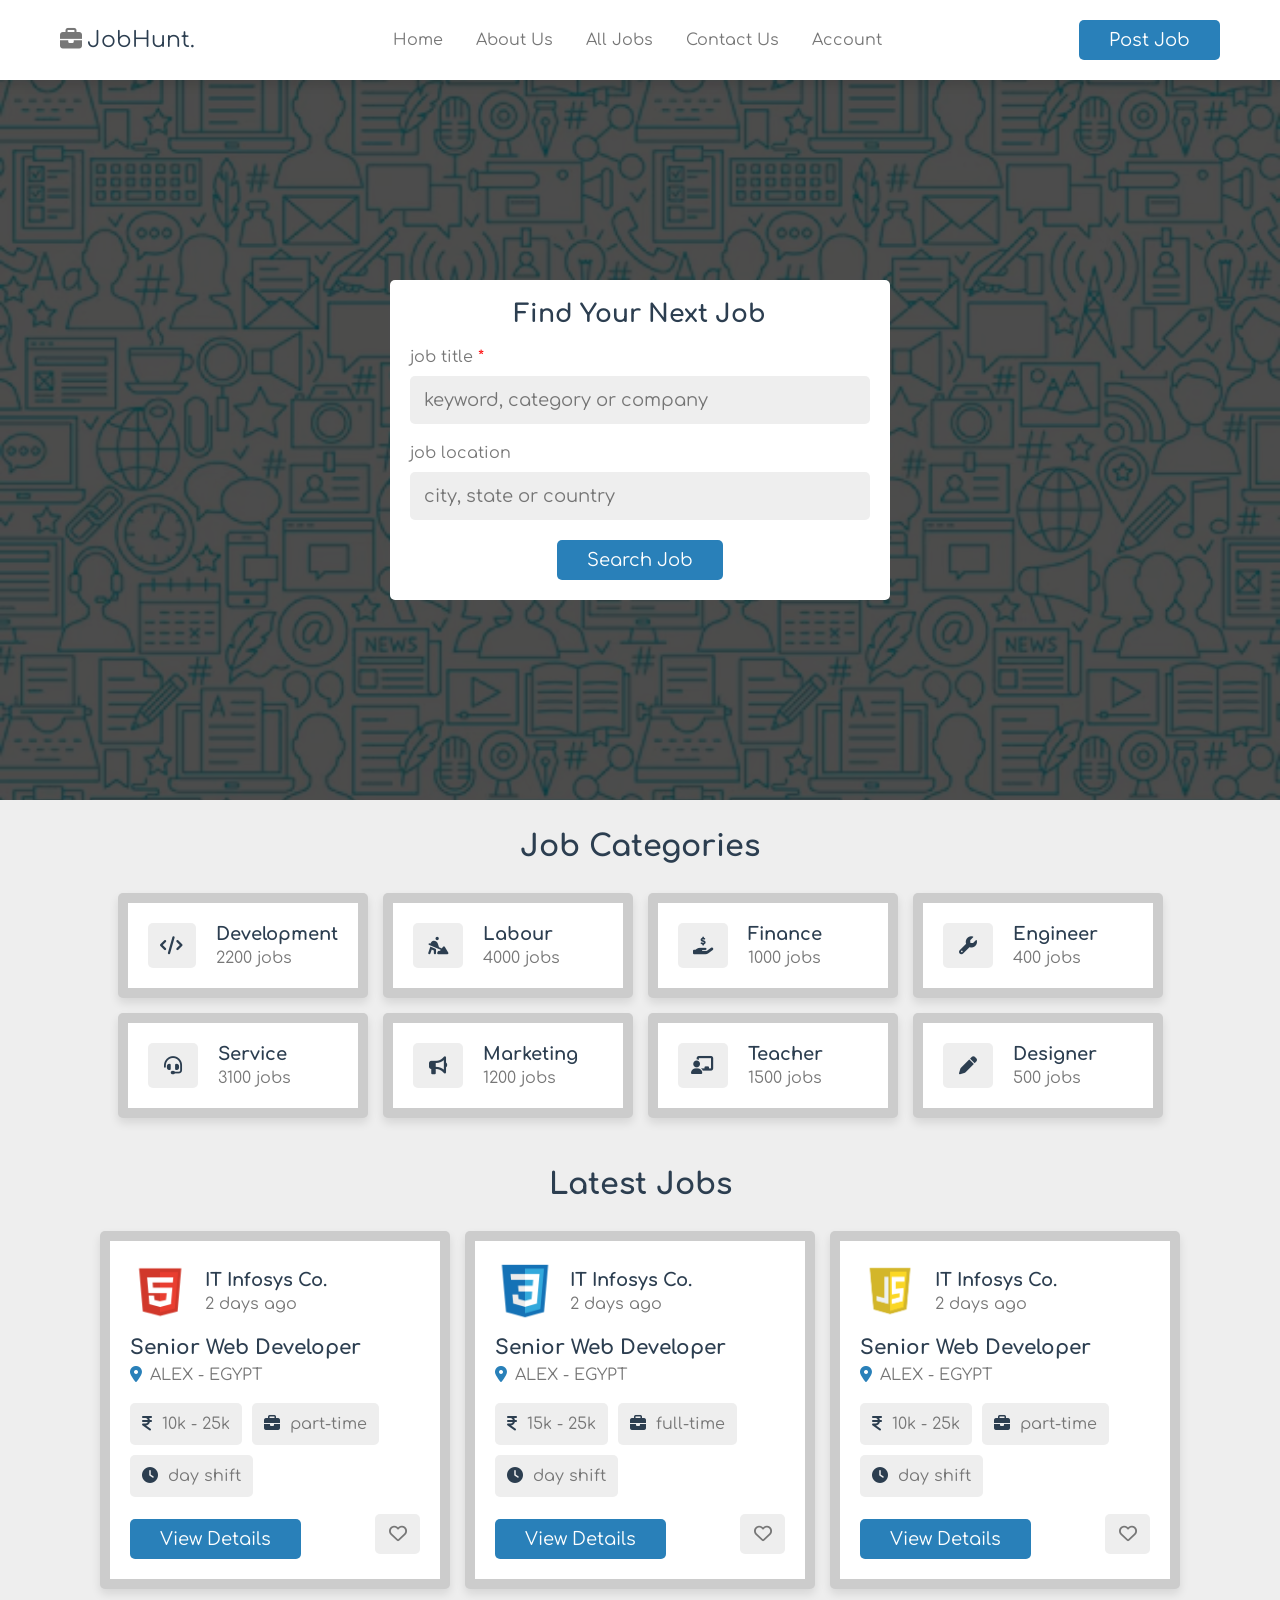
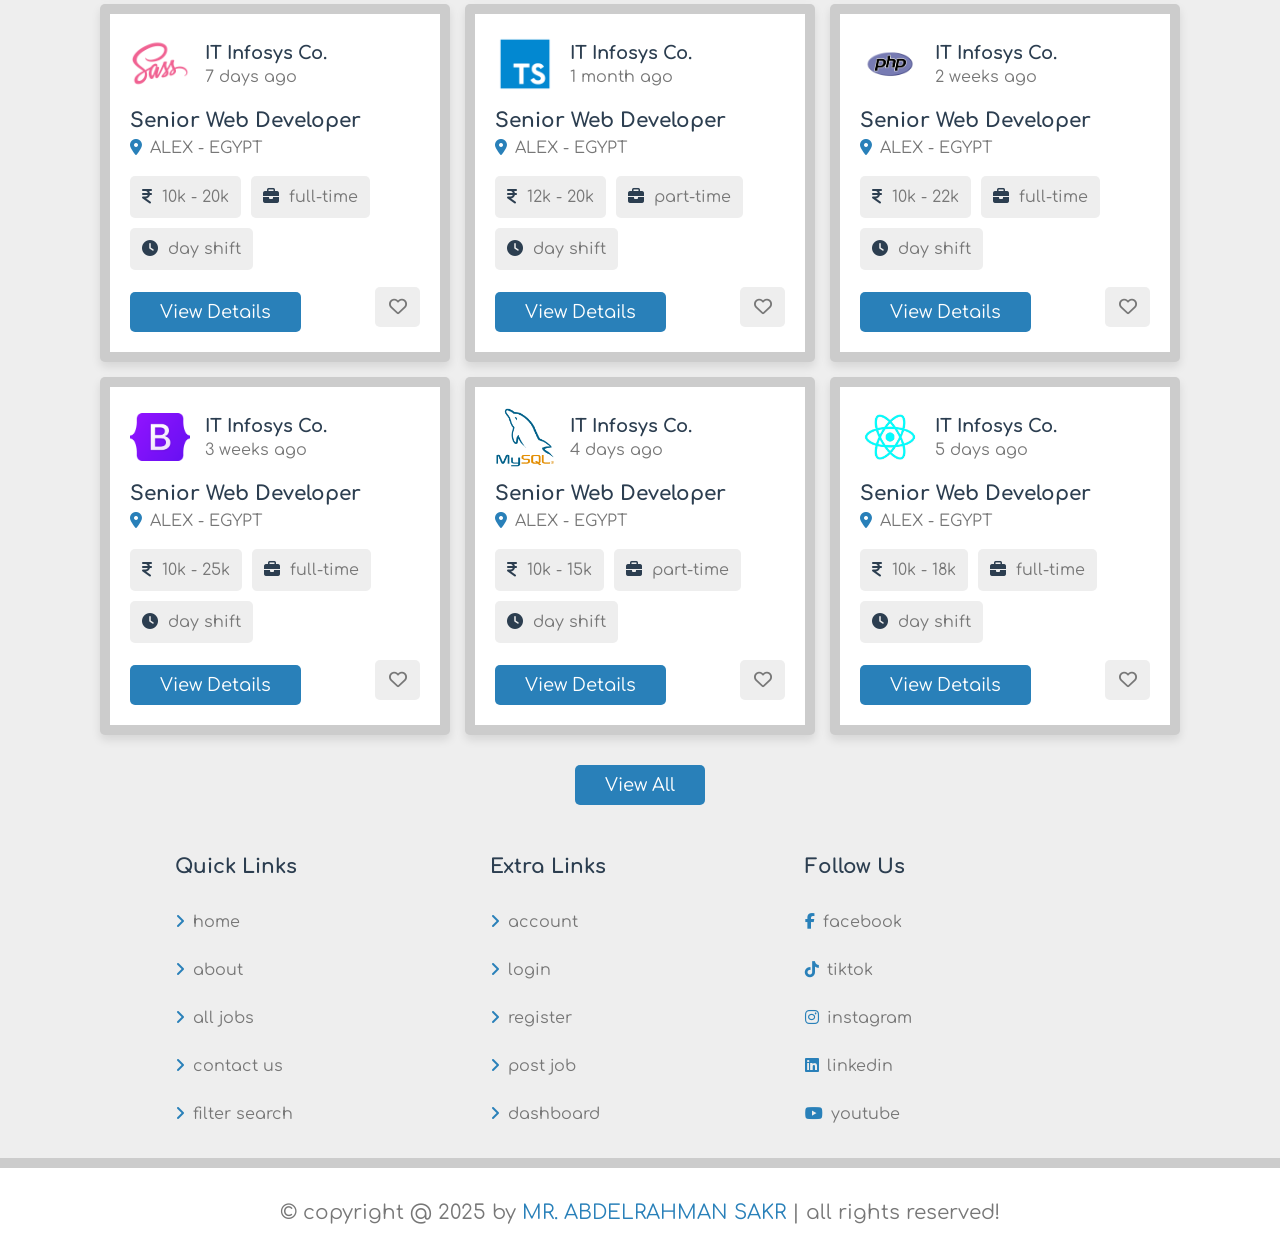
==== commit e0effa24: "Update index.html" ====
--- a/index.html
+++ b/index.html
@@ -17,11 +17,11 @@
     <header class="header">
       <section class="flex">
         <div id="menu-btn" class="fas fa-bars-staggered"></div>
-        <a href="home.html" class="logo"
+        <a href="index.html" class="logo"
           ><i class="fas fa-briefcase"></i>JobHunt.</a
         >
         <nav class="navbar">
-          <a href="home.html">home</a>
+          <a href="index.html">home</a>
           <a href="about.html">about us</a>
           <a href="jobs.html">all jobs</a>
           <a href="contact.html">contact us</a>
@@ -372,7 +372,7 @@
       <section class="grid">
         <div class="box">
           <h3>quick links</h3>
-          <a href="home.html"><i class="fas fa-angle-right"></i>home</a>
+          <a href="index.html"><i class="fas fa-angle-right"></i>home</a>
           <a href="about.html"><i class="fas fa-angle-right"></i>about</a>
           <a href="jobs.html"><i class="fas fa-angle-right"></i>all jobs</a>
           <a href="contact.html"
@@ -393,7 +393,7 @@
         <div class="box">
           <h3>follow us</h3>
           <a href="https://www.facebook.com/abdelrahman.sakr.276667"><i class="fab fa-facebook-f"></i>facebook</a>
-          <a href="https://x.com/abdelra72623505"><i class="fab fa-twitter"></i>twitter</a>
+          <a href="https://www.tiktok.com/@abdelrahmansakr404"><i class="fab fa-tiktok"></i>tiktok</a>
           <a href="https://www.instagram.com/sakr69500/"><i class="fab fa-instagram"></i>instagram</a>
           <a href="https://www.linkedin.com/in/abdelrahman-sakr-9340b4318/"><i class="fab fa-linkedin"></i>linkedin</a>
           <a href="https://www.youtube.com/@abdelrahmansakr-d4x"><i class="fab fa-youtube"></i>youtube</a>
